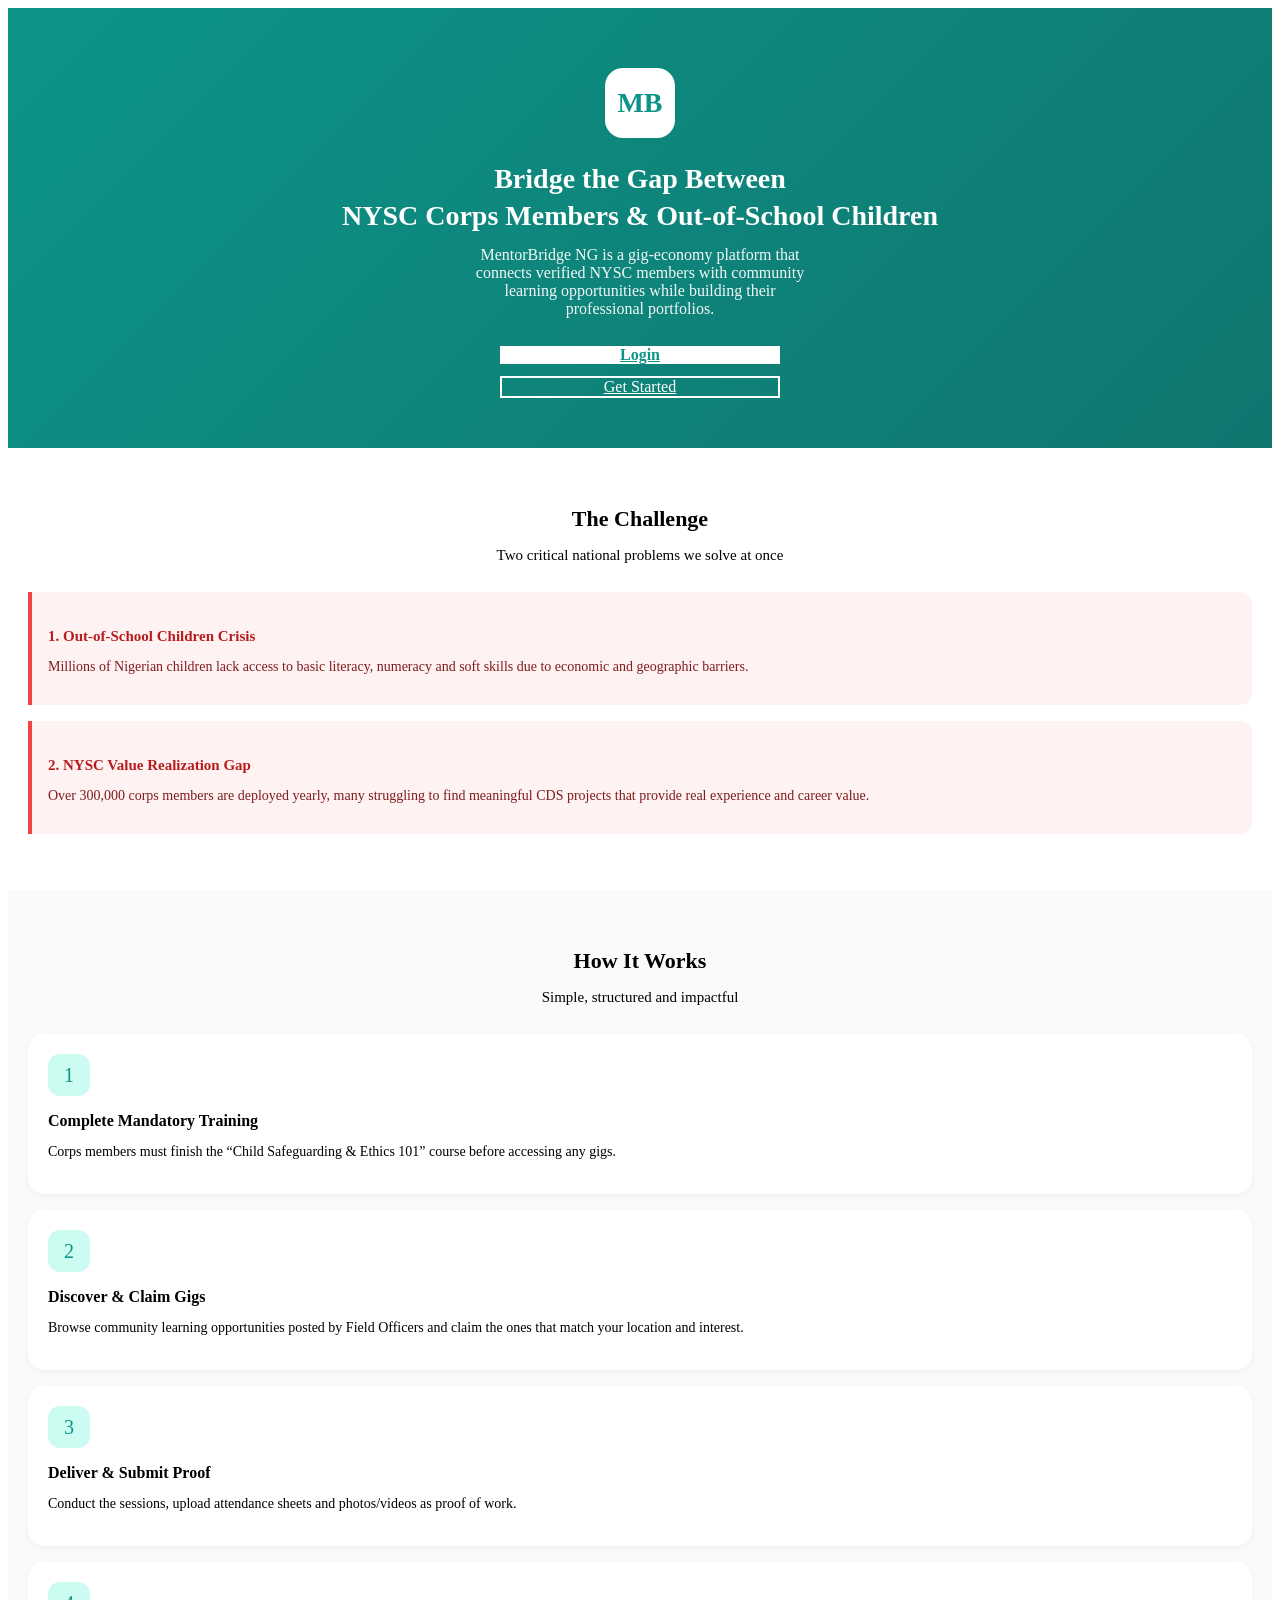
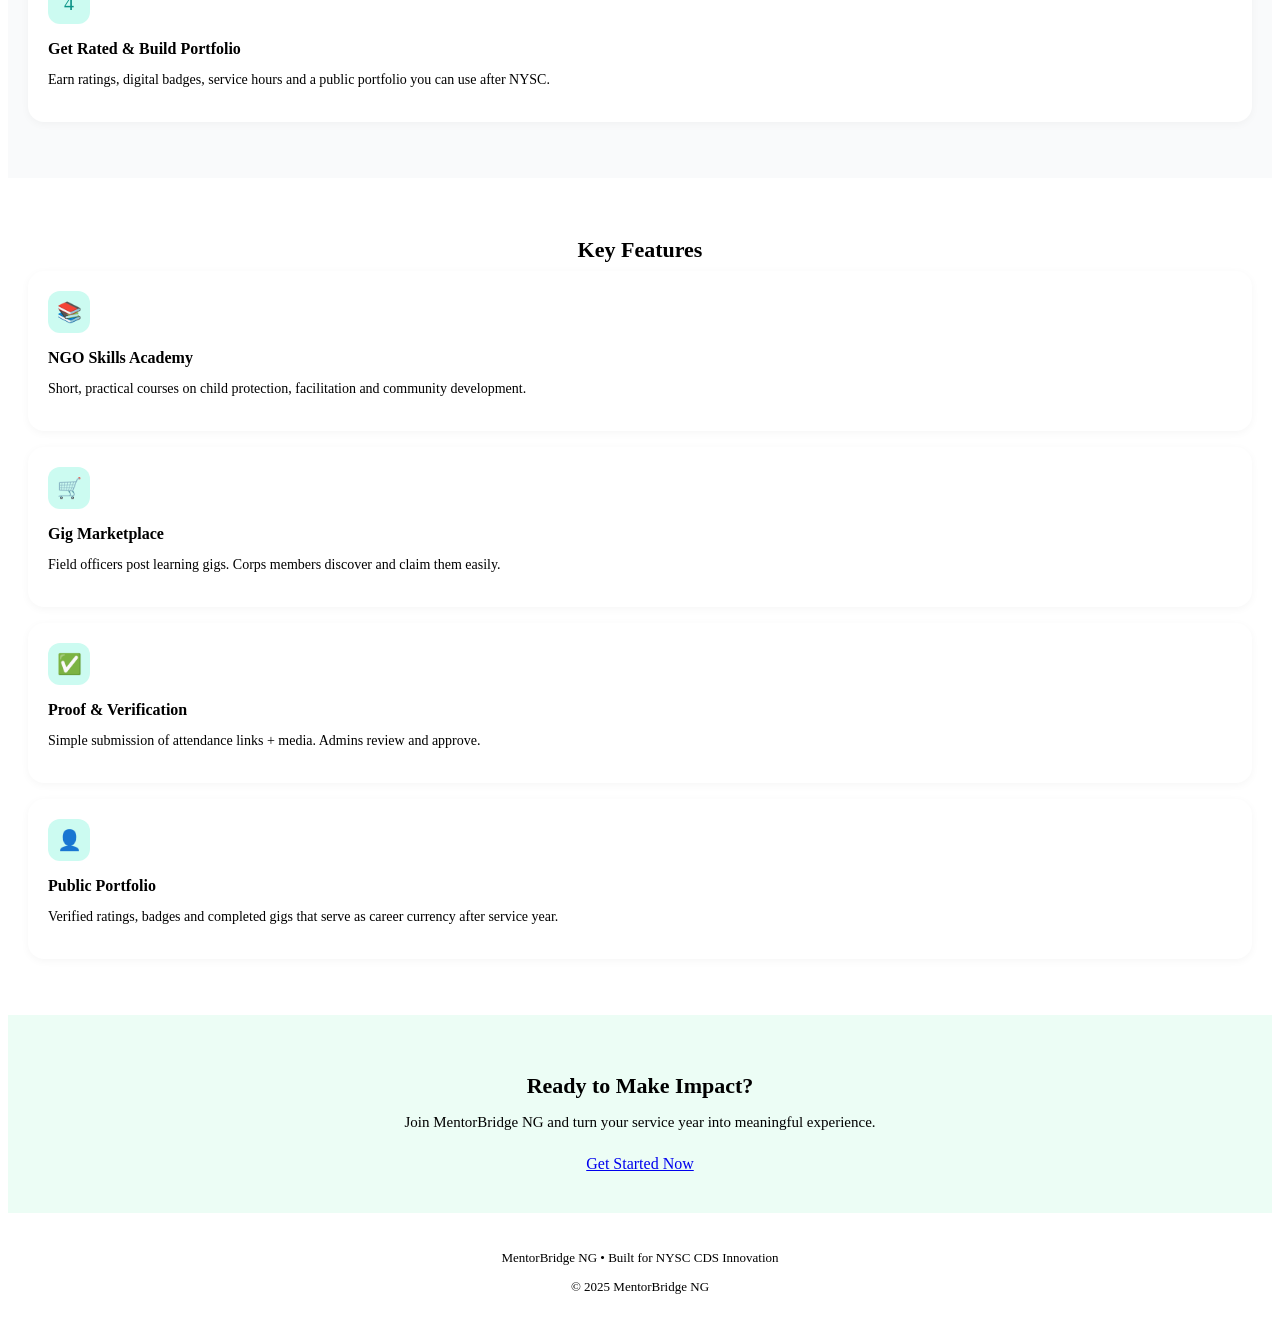
==== index.html @ 5f18b013 "Add files via upload" ====
<!DOCTYPE html>
<html lang="en">
<head>
  <meta charset="UTF-8" />
  <meta name="viewport" content="width=device-width, initial-scale=1.0" />
  <title>MentorBridge NG – Home</title>
  <link rel="stylesheet" href="css/style.css" />
  <style>
    /* ===== LANDING PAGE EXTRA STYLES ===== */
    .hero {
      background: linear-gradient(135deg, #0d9488 0%, #0f766e 100%);
      color: white;
      padding: 60px 20px 50px;
      text-align: center;
    }

    .hero-logo {
      width: 70px;
      height: 70px;
      background: white;
      color: #0d9488;
      border-radius: 18px;
      display: flex;
      align-items: center;
      justify-content: center;
      font-size: 28px;
      font-weight: bold;
      margin: 0 auto 20px;
    }

    .hero h1 {
      font-size: 28px;
      line-height: 1.3;
      margin-bottom: 12px;
    }

    .hero p {
      font-size: 16px;
      opacity: 0.95;
      max-width: 340px;
      margin: 0 auto 28px;
    }

    .hero-buttons {
      display: flex;
      flex-direction: column;
      gap: 12px;
      max-width: 280px;
      margin: 0 auto;
    }

    .btn-white {
      background: white;
      color: #0d9488;
      font-weight: 600;
    }

    .btn-outline-white {
      background: transparent;
      border: 2px solid white;
      color: white;
    }

    .section {
      padding: 40px 20px;
    }

    .section-title {
      font-size: 22px;
      font-weight: 700;
      margin-bottom: 8px;
      text-align: center;
    }

    .section-subtitle {
      text-align: center;
      color: var(--gray-500);
      margin-bottom: 28px;
      font-size: 15px;
    }

    .feature-card {
      background: white;
      border-radius: 16px;
      padding: 20px;
      margin-bottom: 16px;
      border: 1px solid var(--gray-100);
      box-shadow: 0 2px 8px rgba(0,0,0,0.04);
    }

    .feature-icon {
      width: 42px;
      height: 42px;
      background: #ccfbf1;
      color: #0d9488;
      border-radius: 12px;
      display: flex;
      align-items: center;
      justify-content: center;
      font-size: 20px;
      margin-bottom: 12px;
    }

    .feature-card h3 {
      font-size: 16px;
      margin-bottom: 6px;
    }

    .feature-card p {
      font-size: 14px;
      color: var(--gray-500);
    }

    .problem-box {
      background: #fef2f2;
      border-left: 4px solid #ef4444;
      padding: 16px;
      border-radius: 0 12px 12px 0;
      margin-bottom: 16px;
    }

    .problem-box h4 {
      color: #b91c1c;
      font-size: 15px;
      margin-bottom: 4px;
    }

    .problem-box p {
      font-size: 14px;
      color: #7f1d1d;
    }

    .cta-section {
      background: #ecfdf5;
      text-align: center;
      padding: 40px 20px;
    }

    .footer {
      text-align: center;
      padding: 24px 20px;
      font-size: 13px;
      color: var(--gray-500);
      border-top: 1px solid var(--gray-100);
    }
  </style>
</head>
<body>
  <div class="container">

    <!-- ===== HERO SECTION ===== -->
    <section class="hero">
      <div class="hero-logo">MB</div>
      <h1>Bridge the Gap Between<br>NYSC Corps Members & Out-of-School Children</h1>
      <p>
        MentorBridge NG is a gig-economy platform that connects verified NYSC members with community learning opportunities while building their professional portfolios.
      </p>

      <div class="hero-buttons">
        <a href="login.html" class="btn btn-white">Login</a>
        <a href="login.html" class="btn btn-outline-white">Get Started</a>
      </div>
    </section>

    <!-- ===== THE PROBLEM ===== -->
    <section class="section">
      <h2 class="section-title">The Challenge</h2>
      <p class="section-subtitle">Two critical national problems we solve at once</p>

      <div class="problem-box">
        <h4>1. Out-of-School Children Crisis</h4>
        <p>Millions of Nigerian children lack access to basic literacy, numeracy and soft skills due to economic and geographic barriers.</p>
      </div>

      <div class="problem-box">
        <h4>2. NYSC Value Realization Gap</h4>
        <p>Over 300,000 corps members are deployed yearly, many struggling to find meaningful CDS projects that provide real experience and career value.</p>
      </div>
    </section>

    <!-- ===== HOW IT WORKS ===== -->
    <section class="section" style="background: #f9fafb;">
      <h2 class="section-title">How It Works</h2>
      <p class="section-subtitle">Simple, structured and impactful</p>

      <div class="feature-card">
        <div class="feature-icon">1</div>
        <h3>Complete Mandatory Training</h3>
        <p>Corps members must finish the “Child Safeguarding & Ethics 101” course before accessing any gigs.</p>
      </div>

      <div class="feature-card">
        <div class="feature-icon">2</div>
        <h3>Discover & Claim Gigs</h3>
        <p>Browse community learning opportunities posted by Field Officers and claim the ones that match your location and interest.</p>
      </div>

      <div class="feature-card">
        <div class="feature-icon">3</div>
        <h3>Deliver & Submit Proof</h3>
        <p>Conduct the sessions, upload attendance sheets and photos/videos as proof of work.</p>
      </div>

      <div class="feature-card">
        <div class="feature-icon">4</div>
        <h3>Get Rated & Build Portfolio</h3>
        <p>Earn ratings, digital badges, service hours and a public portfolio you can use after NYSC.</p>
      </div>
    </section>

    <!-- ===== KEY FEATURES ===== -->
    <section class="section">
      <h2 class="section-title">Key Features</h2>

      <div class="feature-card">
        <div class="feature-icon">📚</div>
        <h3>NGO Skills Academy</h3>
        <p>Short, practical courses on child protection, facilitation and community development.</p>
      </div>

      <div class="feature-card">
        <div class="feature-icon">🛒</div>
        <h3>Gig Marketplace</h3>
        <p>Field officers post learning gigs. Corps members discover and claim them easily.</p>
      </div>

      <div class="feature-card">
        <div class="feature-icon">✅</div>
        <h3>Proof & Verification</h3>
        <p>Simple submission of attendance links + media. Admins review and approve.</p>
      </div>

      <div class="feature-card">
        <div class="feature-icon">👤</div>
        <h3>Public Portfolio</h3>
        <p>Verified ratings, badges and completed gigs that serve as career currency after service year.</p>
      </div>
    </section>

    <!-- ===== CALL TO ACTION ===== -->
    <section class="cta-section">
      <h2 class="section-title">Ready to Make Impact?</h2>
      <p class="section-subtitle" style="margin-bottom: 24px;">
        Join MentorBridge NG and turn your service year into meaningful experience.
      </p>
      <a href="login.html" class="btn btn-primary" style="max-width: 260px; margin: 0 auto;">
        Get Started Now
      </a>
    </section>

    <!-- ===== FOOTER ===== -->
    <footer class="footer">
      <p>MentorBridge NG • Built for NYSC CDS Innovation</p>
      <p style="margin-top: 6px;">© 2025 MentorBridge NG</p>
    </footer>

  </div>
</body>
</html>
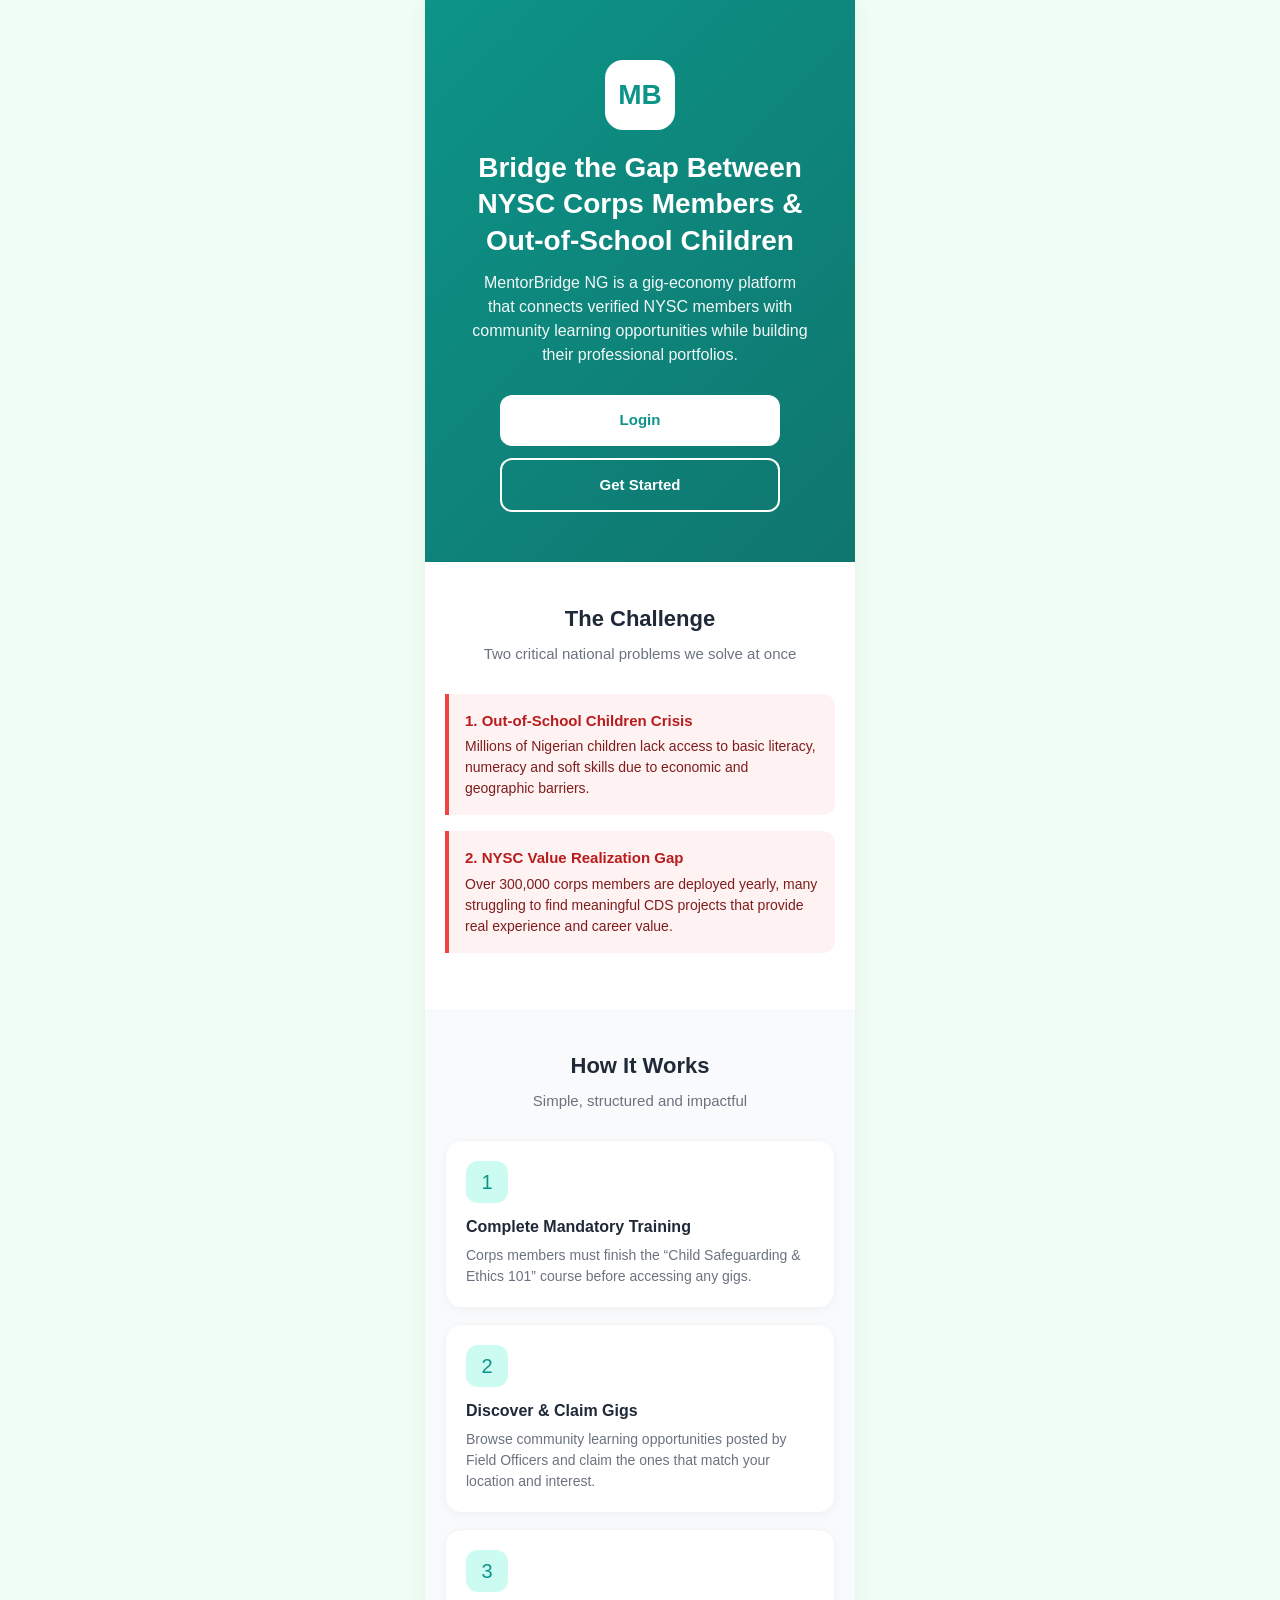
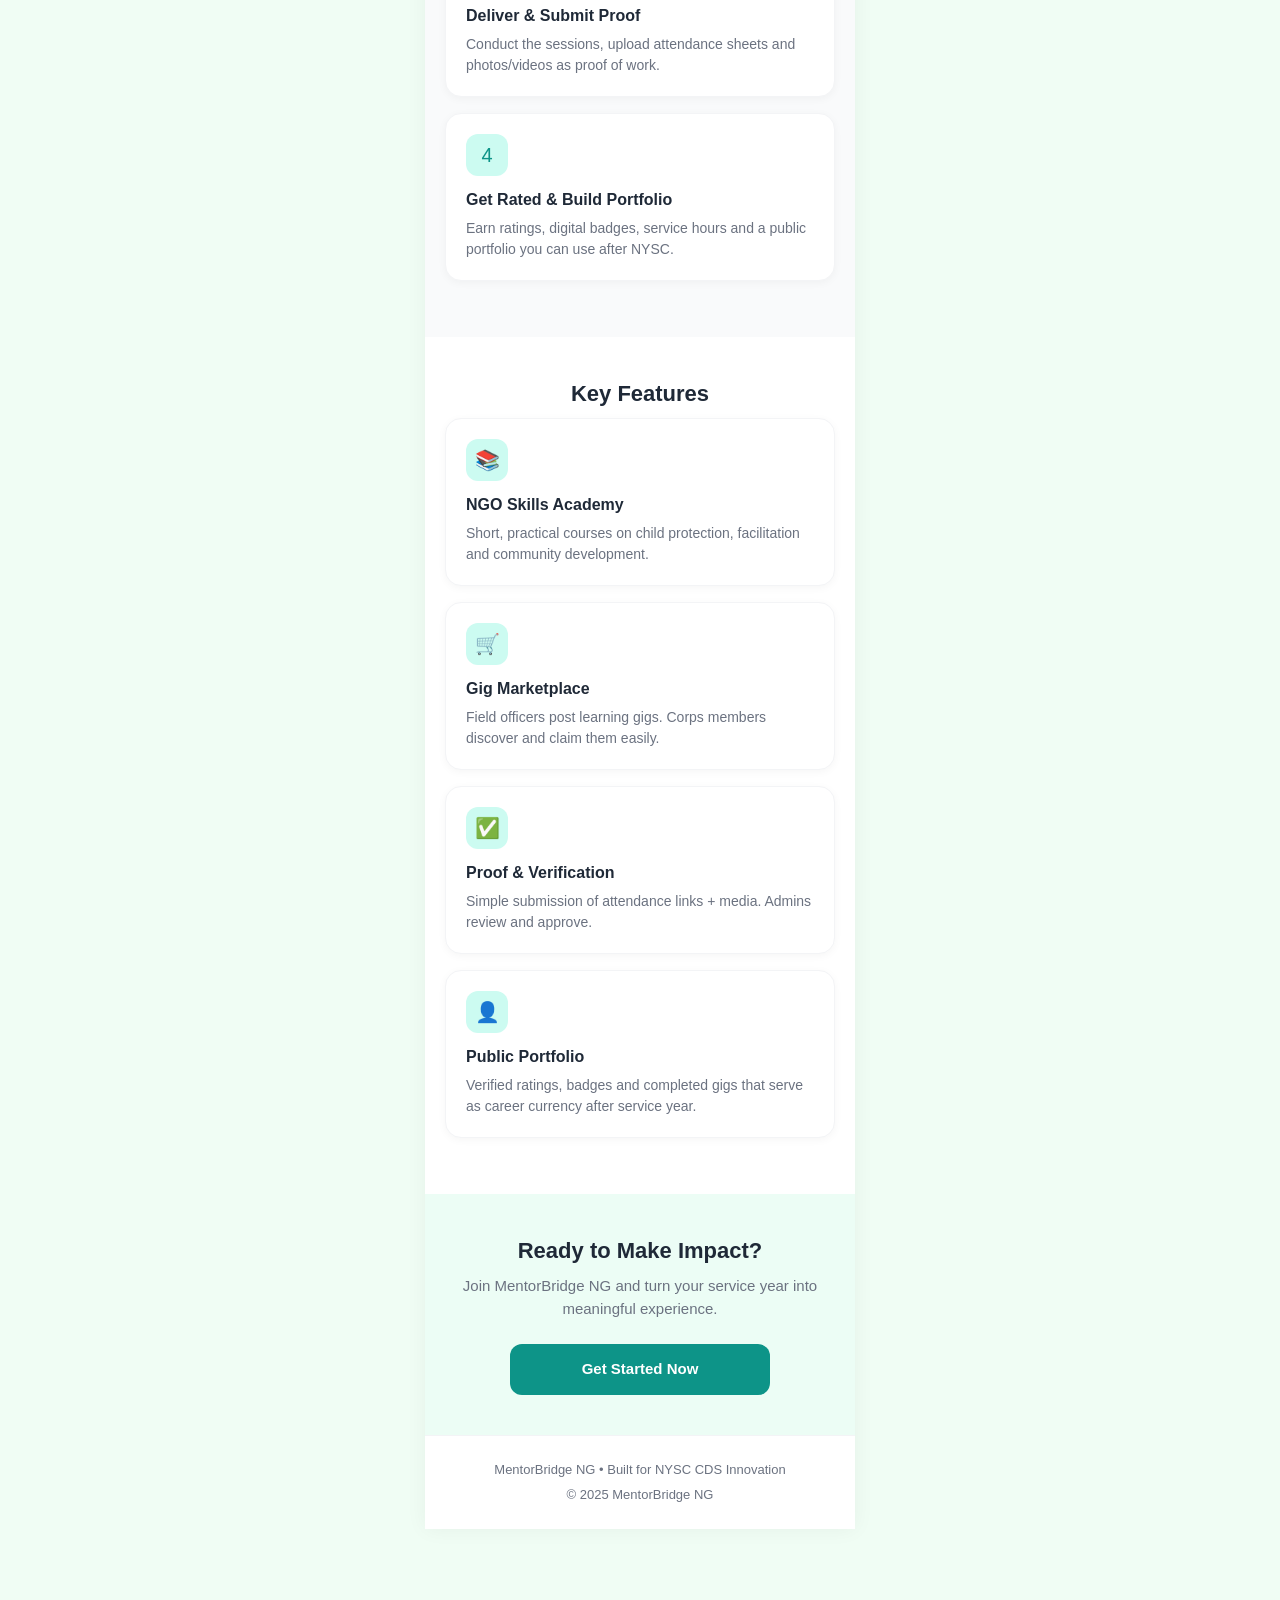
==== commit b764c6ac: "Update stylesheet link in index.html" ====
--- a/index.html
+++ b/index.html
@@ -4,7 +4,7 @@
   <meta charset="UTF-8" />
   <meta name="viewport" content="width=device-width, initial-scale=1.0" />
   <title>MentorBridge NG – Home</title>
-  <link rel="stylesheet" href="css/style.css" />
+  <link rel="stylesheet" href="style.css" />
   <style>
     /* ===== LANDING PAGE EXTRA STYLES ===== */
     .hero {
@@ -256,4 +256,4 @@
 
   </div>
 </body>
-</html>+</html>
--- a/style.css
+++ b/style.css
@@ -0,0 +1,275 @@
+/* ===== RESET & BASE ===== */
+* {
+  margin: 0;
+  padding: 0;
+  box-sizing: border-box;
+}
+
+body {
+  font-family: -apple-system, BlinkMacSystemFont, "Segoe UI", Roboto, Helvetica, Arial, sans-serif;
+  background: #f0fdf4;
+  color: #1f2937;
+  line-height: 1.5;
+  min-height: 100vh;
+  padding-bottom: 85px; /* Space for bottom navigation */
+  margin: 0;
+}
+
+/* ===== COLORS ===== */
+:root {
+  --primary: #0d9488;
+  --primary-dark: #0f766e;
+  --primary-light: #ccfbf1;
+  --success: #10b981;
+  --gray-50: #f9fafb;
+  --gray-100: #f3f4f6;
+  --gray-200: #e5e7eb;
+  --gray-500: #6b7280;
+  --gray-600: #4b5563;
+  --gray-700: #374151;
+  --gray-900: #111827;
+}
+
+/* ===== LAYOUT ===== */
+.container {
+  max-width: 430px;
+  margin: 0 auto;
+  background: white;
+  min-height: 100vh;
+  position: relative;
+  box-shadow: 0 0 20px rgba(0, 0, 0, 0.05);
+}
+
+.page {
+  padding: 20px 16px 30px;
+}
+
+/* ===== HEADER ===== */
+.header {
+  display: flex;
+  align-items: center;
+  justify-content: space-between;
+  padding: 16px;
+  background: white;
+  border-bottom: 1px solid var(--gray-100);
+  position: sticky;
+  top: 0;
+  z-index: 50;
+}
+
+.header h1 {
+  font-size: 18px;
+  font-weight: 600;
+}
+
+.back-btn {
+  background: none;
+  border: none;
+  font-size: 22px;
+  cursor: pointer;
+  color: var(--gray-700);
+  padding: 4px 8px;
+}
+
+/* ===== BUTTONS ===== */
+.btn {
+  display: inline-flex;
+  align-items: center;
+  justify-content: center;
+  gap: 8px;
+  padding: 14px 20px;
+  border-radius: 12px;
+  font-size: 15px;
+  font-weight: 600;
+  border: none;
+  cursor: pointer;
+  transition: all 0.2s;
+  text-decoration: none;
+  width: 100%;
+}
+
+.btn-primary {
+  background: var(--primary);
+  color: white;
+}
+
+.btn-primary:hover {
+  background: var(--primary-dark);
+}
+
+.btn-outline {
+  background: white;
+  border: 2px solid var(--primary);
+  color: var(--primary);
+}
+
+.btn-sm {
+  padding: 8px 14px;
+  font-size: 13px;
+  width: auto;
+}
+
+/* ===== CARDS ===== */
+.card {
+  background: white;
+  border-radius: 16px;
+  padding: 16px;
+  margin-bottom: 16px;
+  border: 1px solid var(--gray-100);
+  box-shadow: 0 2px 8px rgba(0, 0, 0, 0.04);
+}
+
+.card-title {
+  font-size: 16px;
+  font-weight: 600;
+  margin-bottom: 4px;
+}
+
+.card-meta {
+  font-size: 13px;
+  color: var(--gray-500);
+  display: flex;
+  flex-wrap: wrap;
+  gap: 12px;
+  margin: 8px 0;
+}
+
+/* ===== BADGES / STATUS ===== */
+.badge {
+  display: inline-flex;
+  align-items: center;
+  gap: 4px;
+  padding: 4px 10px;
+  border-radius: 20px;
+  font-size: 12px;
+  font-weight: 600;
+}
+
+.badge-green,
+.badge-open {
+  background: #d1fae5;
+  color: #065f46;
+}
+
+.badge-blue,
+.badge-progress {
+  background: #dbeafe;
+  color: #1e40af;
+}
+
+.badge-completed {
+  background: #e0e7ff;
+  color: #3730a3;
+}
+
+.badge-gray,
+.badge-closed {
+  background: var(--gray-100);
+  color: var(--gray-700);
+}
+
+/* ===== FORMS ===== */
+.form-group {
+  margin-bottom: 16px;
+}
+
+.form-group label {
+  display: block;
+  font-size: 14px;
+  font-weight: 500;
+  margin-bottom: 6px;
+  color: var(--gray-700);
+}
+
+.form-group input,
+.form-group select,
+.form-group textarea {
+  width: 100%;
+  padding: 12px 14px;
+  border: 1px solid var(--gray-200);
+  border-radius: 10px;
+  font-size: 15px;
+  outline: none;
+  background: white;
+}
+
+.form-group input:focus,
+.form-group select:focus,
+.form-group textarea:focus {
+  border-color: var(--primary);
+}
+
+/* ===== BOTTOM NAVIGATION (Fixed) ===== */
+.bottom-nav {
+  position: fixed;
+  bottom: 0;
+  left: 0;
+  right: 0;
+  width: 100%;
+  max-width: 430px;
+  margin: 0 auto;
+  background: white;
+  border-top: 1px solid #e5e7eb;
+  display: flex;
+  justify-content: space-around;
+  align-items: center;
+  padding: 8px 0 calc(10px + env(safe-area-inset-bottom));
+  z-index: 1000;
+  box-shadow: 0 -2px 10px rgba(0, 0, 0, 0.05);
+}
+
+.nav-item {
+  display: flex;
+  flex-direction: column;
+  align-items: center;
+  justify-content: center;
+  gap: 3px;
+  text-decoration: none;
+  color: #6b7280;
+  font-size: 11px;
+  font-weight: 500;
+  padding: 6px 8px;
+  border-radius: 12px;
+  min-width: 58px;
+  transition: all 0.2s ease;
+}
+
+.nav-item span {
+  font-size: 20px;
+  line-height: 1;
+}
+
+.nav-item.active {
+  color: #0d9488;
+}
+
+.nav-item.active span {
+  transform: scale(1.08);
+}
+
+/* ===== UTILITY ===== */
+.text-center { text-align: center; }
+.mt-2 { margin-top: 8px; }
+.mt-4 { margin-top: 16px; }
+.mb-4 { margin-bottom: 16px; }
+.flex { display: flex; }
+.items-center { align-items: center; }
+.justify-between { justify-content: space-between; }
+.gap-2 { gap: 8px; }
+.gap-3 { gap: 12px; }
+
+.empty-state {
+  text-align: center;
+  padding: 60px 20px;
+}
+
+.empty-state h3 {
+  font-size: 18px;
+  margin-bottom: 8px;
+}
+
+.empty-state p {
+  color: var(--gray-500);
+  font-size: 14px;
+  margin-bottom: 24px;
+}
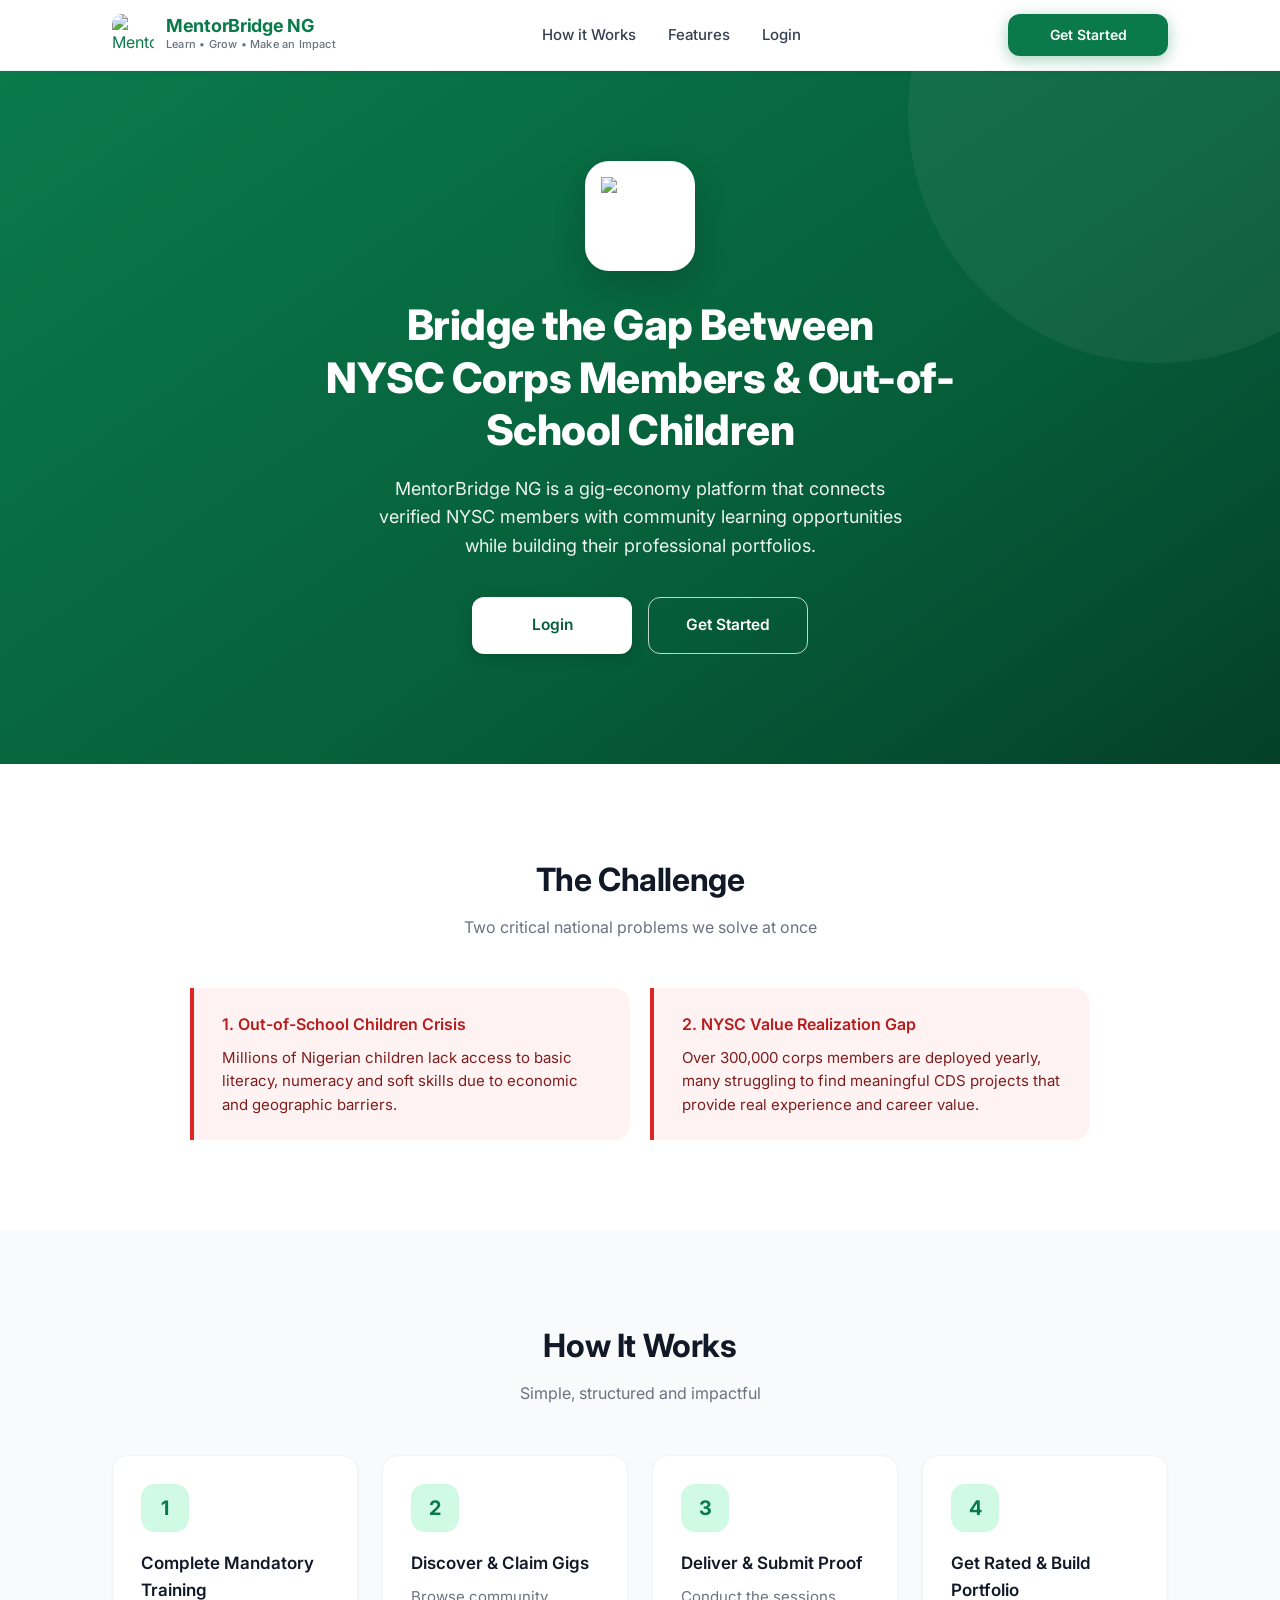
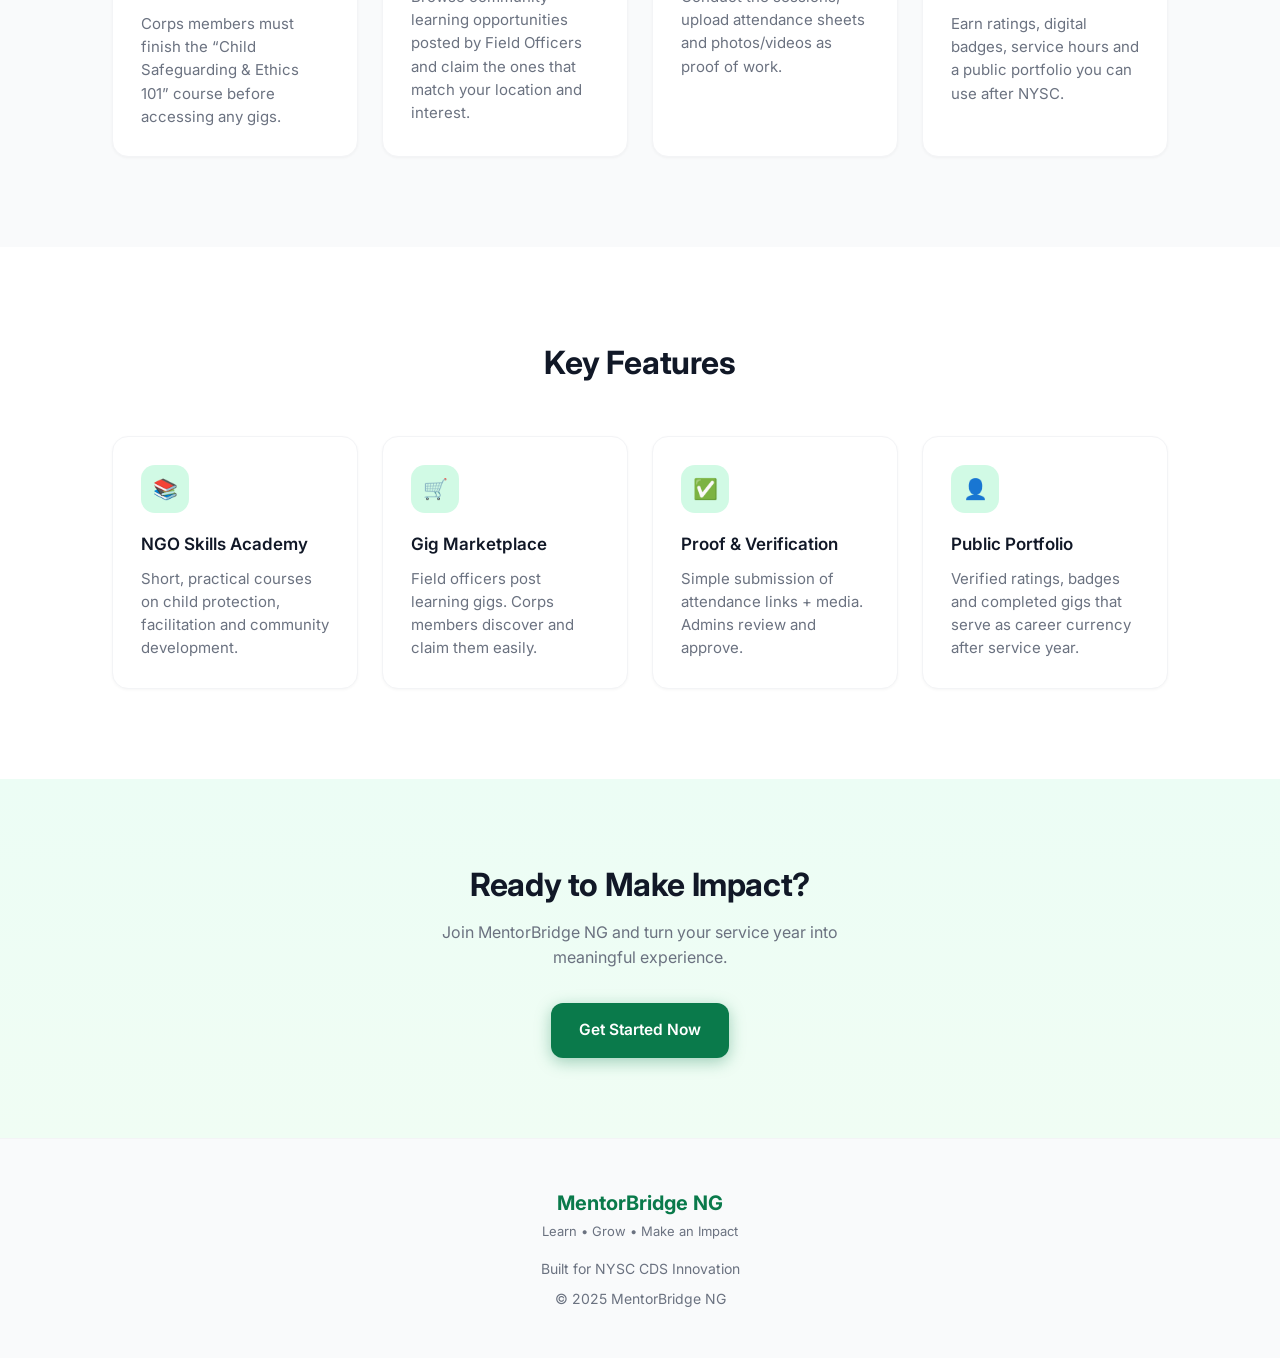
==== commit 133aef65: "Update index.html" ====
--- a/index.html
+++ b/index.html
@@ -4,256 +4,624 @@
   <meta charset="UTF-8" />
   <meta name="viewport" content="width=device-width, initial-scale=1.0" />
   <title>MentorBridge NG – Home</title>
-  <link rel="stylesheet" href="style.css" />
+  
+  <link rel="preconnect" href="https://fonts.googleapis.com">
+  <link rel="preconnect" href="https://fonts.gstatic.com" crossorigin>
+  <link href="https://fonts.googleapis.com/css2?family=Inter:wght@400;500;600;700;800&display=swap" rel="stylesheet">
+
   <style>
-    /* ===== LANDING PAGE EXTRA STYLES ===== */
+    :root {
+      --primary: #0A7A4B;
+      --primary-dark: #065F3A;
+      --primary-light: #D1FAE5;
+      --primary-soft: #ECFDF5;
+      --gray-50: #f9fafb;
+      --gray-100: #f3f4f6;
+      --gray-200: #e5e7eb;
+      --gray-500: #6b7280;
+      --gray-700: #374151;
+      --gray-900: #111827;
+      --red-50: #fef2f2;
+      --red-600: #dc2626;
+      --radius: 16px;
+      --shadow-sm: 0 1px 3px rgba(0,0,0,0.04);
+      --shadow: 0 4px 20px rgba(0,0,0,0.06);
+    }
+
+    * {
+      margin: 0;
+      padding: 0;
+      box-sizing: border-box;
+    }
+
+    body {
+      font-family: 'Inter', -apple-system, BlinkMacSystemFont, sans-serif;
+      background: #ffffff;
+      color: var(--gray-900);
+      line-height: 1.6;
+      -webkit-font-smoothing: antialiased;
+    }
+
+    .container {
+      width: 100%;
+      max-width: 1120px;
+      margin: 0 auto;
+      padding: 0 20px;
+    }
+
+    /* ===== HEADER ===== */
+    .header {
+      background: white;
+      border-bottom: 1px solid var(--gray-100);
+      position: sticky;
+      top: 0;
+      z-index: 100;
+      box-shadow: 0 1px 8px rgba(0,0,0,0.03);
+    }
+
+    .header-inner {
+      display: flex;
+      align-items: center;
+      justify-content: space-between;
+      height: 70px;
+    }
+
+    .logo-link {
+      display: flex;
+      align-items: center;
+      gap: 12px;
+      text-decoration: none;
+      color: var(--primary);
+    }
+
+    .logo-icon {
+      width: 42px;
+      height: 42px;
+      border-radius: 10px;
+      overflow: hidden;
+    }
+
+    .logo-icon img {
+      width: 100%;
+      height: 100%;
+      object-fit: contain;
+    }
+
+    .logo-text {
+      display: flex;
+      flex-direction: column;
+    }
+
+    .logo-text strong {
+      font-size: 18px;
+      font-weight: 700;
+      letter-spacing: -0.3px;
+      color: var(--primary);
+      line-height: 1.1;
+    }
+
+    .logo-text span {
+      font-size: 11px;
+      color: var(--gray-500);
+      font-weight: 500;
+      letter-spacing: 0.2px;
+    }
+
+    .nav-links {
+      display: none;
+      align-items: center;
+      gap: 32px;
+    }
+
+    .nav-links a {
+      text-decoration: none;
+      color: var(--gray-700);
+      font-size: 15px;
+      font-weight: 500;
+      transition: color 0.2s;
+    }
+
+    .nav-links a:hover {
+      color: var(--primary);
+    }
+
+    .header-cta {
+      display: none;
+    }
+
+    /* ===== HERO ===== */
     .hero {
-      background: linear-gradient(135deg, #0d9488 0%, #0f766e 100%);
+      background: linear-gradient(145deg, #0A7A4B 0%, #065F3A 60%, #04402A 100%);
       color: white;
-      padding: 60px 20px 50px;
+      padding: 64px 0 80px;
+      position: relative;
+      overflow: hidden;
+    }
+
+    .hero::before {
+      content: '';
+      position: absolute;
+      top: -30%;
+      right: -10%;
+      width: 500px;
+      height: 500px;
+      background: rgba(255,255,255,0.05);
+      border-radius: 50%;
+    }
+
+    .hero-inner {
+      max-width: 720px;
+      margin: 0 auto;
       text-align: center;
+      position: relative;
+      z-index: 2;
     }
 
     .hero-logo {
-      width: 70px;
-      height: 70px;
+      width: 100px;
+      height: 100px;
       background: white;
-      color: #0d9488;
-      border-radius: 18px;
+      border-radius: 24px;
       display: flex;
       align-items: center;
       justify-content: center;
-      font-size: 28px;
-      font-weight: bold;
-      margin: 0 auto 20px;
+      margin: 0 auto 28px;
+      box-shadow: 0 12px 32px rgba(0,0,0,0.18);
+      padding: 16px;
+    }
+
+    .hero-logo img {
+      width: 100%;
+      height: 100%;
+      object-fit: contain;
     }
 
     .hero h1 {
-      font-size: 28px;
-      line-height: 1.3;
-      margin-bottom: 12px;
+      font-size: 30px;
+      font-weight: 800;
+      line-height: 1.25;
+      letter-spacing: -0.5px;
+      margin-bottom: 18px;
     }
 
     .hero p {
-      font-size: 16px;
-      opacity: 0.95;
-      max-width: 340px;
-      margin: 0 auto 28px;
+      font-size: 17px;
+      opacity: 0.93;
+      max-width: 540px;
+      margin: 0 auto 36px;
+      line-height: 1.6;
     }
 
     .hero-buttons {
       display: flex;
       flex-direction: column;
-      gap: 12px;
-      max-width: 280px;
+      gap: 14px;
+      max-width: 300px;
       margin: 0 auto;
+    }
+
+    .btn {
+      display: inline-flex;
+      align-items: center;
+      justify-content: center;
+      padding: 15px 28px;
+      border-radius: 12px;
+      font-size: 15.5px;
+      font-weight: 600;
+      text-decoration: none;
+      transition: all 0.2s ease;
+      border: none;
+      cursor: pointer;
     }
 
     .btn-white {
       background: white;
-      color: #0d9488;
-      font-weight: 600;
+      color: var(--primary-dark);
+      box-shadow: 0 4px 16px rgba(0,0,0,0.12);
+    }
+
+    .btn-white:hover {
+      transform: translateY(-2px);
+      box-shadow: 0 8px 24px rgba(0,0,0,0.16);
     }
 
     .btn-outline-white {
       background: transparent;
-      border: 2px solid white;
+      border: 1.5px solid rgba(255,255,255,0.75);
       color: white;
     }
 
+    .btn-outline-white:hover {
+      background: rgba(255,255,255,0.12);
+      border-color: white;
+    }
+
+    .btn-primary {
+      background: var(--primary);
+      color: white;
+      box-shadow: 0 4px 16px rgba(10, 122, 75, 0.35);
+    }
+
+    .btn-primary:hover {
+      background: var(--primary-dark);
+      transform: translateY(-2px);
+    }
+
+    /* ===== SECTIONS ===== */
     .section {
-      padding: 40px 20px;
+      padding: 72px 0;
+    }
+
+    .section-header {
+      text-align: center;
+      max-width: 600px;
+      margin: 0 auto 48px;
     }
 
     .section-title {
-      font-size: 22px;
+      font-size: 28px;
       font-weight: 700;
+      letter-spacing: -0.4px;
+      margin-bottom: 10px;
+    }
+
+    .section-subtitle {
+      color: var(--gray-500);
+      font-size: 16px;
+    }
+
+    .problem-grid {
+      display: grid;
+      gap: 20px;
+      max-width: 900px;
+      margin: 0 auto;
+    }
+
+    .problem-box {
+      background: var(--red-50);
+      border-left: 4px solid var(--red-600);
+      padding: 24px 28px;
+      border-radius: 0 16px 16px 0;
+    }
+
+    .problem-box h4 {
+      color: #b91c1c;
+      font-size: 16px;
+      font-weight: 600;
       margin-bottom: 8px;
-      text-align: center;
-    }
-
-    .section-subtitle {
-      text-align: center;
-      color: var(--gray-500);
-      margin-bottom: 28px;
+    }
+
+    .problem-box p {
       font-size: 15px;
+      color: #7f1d1d;
+      line-height: 1.55;
+    }
+
+    .features-grid {
+      display: grid;
+      gap: 24px;
     }
 
     .feature-card {
       background: white;
-      border-radius: 16px;
-      padding: 20px;
-      margin-bottom: 16px;
+      border-radius: var(--radius);
+      padding: 28px;
       border: 1px solid var(--gray-100);
-      box-shadow: 0 2px 8px rgba(0,0,0,0.04);
+      box-shadow: var(--shadow-sm);
+      transition: all 0.25s ease;
+    }
+
+    .feature-card:hover {
+      box-shadow: var(--shadow);
+      transform: translateY(-4px);
     }
 
     .feature-icon {
-      width: 42px;
-      height: 42px;
-      background: #ccfbf1;
-      color: #0d9488;
-      border-radius: 12px;
+      width: 48px;
+      height: 48px;
+      background: var(--primary-light);
+      color: var(--primary);
+      border-radius: 14px;
       display: flex;
       align-items: center;
       justify-content: center;
       font-size: 20px;
-      margin-bottom: 12px;
+      font-weight: 700;
+      margin-bottom: 18px;
     }
 
     .feature-card h3 {
-      font-size: 16px;
-      margin-bottom: 6px;
+      font-size: 17px;
+      font-weight: 600;
+      margin-bottom: 8px;
     }
 
     .feature-card p {
+      font-size: 15px;
+      color: var(--gray-500);
+      line-height: 1.55;
+    }
+
+    .cta-section {
+      background: linear-gradient(180deg, #ECFDF5 0%, #F0FDF4 100%);
+      text-align: center;
+      padding: 80px 0;
+    }
+
+    .footer {
+      text-align: center;
+      padding: 48px 0;
       font-size: 14px;
       color: var(--gray-500);
-    }
-
-    .problem-box {
-      background: #fef2f2;
-      border-left: 4px solid #ef4444;
-      padding: 16px;
-      border-radius: 0 12px 12px 0;
+      border-top: 1px solid var(--gray-100);
+      background: var(--gray-50);
+    }
+
+    .footer-logo {
+      display: flex;
+      flex-direction: column;
+      align-items: center;
       margin-bottom: 16px;
     }
 
-    .problem-box h4 {
-      color: #b91c1c;
-      font-size: 15px;
-      margin-bottom: 4px;
-    }
-
-    .problem-box p {
-      font-size: 14px;
-      color: #7f1d1d;
-    }
-
-    .cta-section {
-      background: #ecfdf5;
-      text-align: center;
-      padding: 40px 20px;
-    }
-
-    .footer {
-      text-align: center;
-      padding: 24px 20px;
+    .footer-logo strong {
+      font-size: 20px;
+      color: var(--primary);
+      font-weight: 700;
+    }
+
+    .footer-logo span {
       font-size: 13px;
       color: var(--gray-500);
-      border-top: 1px solid var(--gray-100);
+      margin-top: 2px;
+    }
+
+    .bg-light {
+      background: var(--gray-50);
+    }
+
+    /* ===== RESPONSIVE ===== */
+    @media (min-width: 640px) {
+      .hero-buttons {
+        flex-direction: row;
+        justify-content: center;
+        max-width: none;
+        gap: 16px;
+      }
+
+      .btn {
+        min-width: 160px;
+      }
+
+      .problem-grid {
+        grid-template-columns: 1fr 1fr;
+      }
+
+      .features-grid {
+        grid-template-columns: 1fr 1fr;
+      }
+    }
+
+    @media (min-width: 768px) {
+      .nav-links {
+        display: flex;
+      }
+
+      .header-cta {
+        display: block;
+      }
+
+      .header-cta .btn {
+        padding: 10px 20px;
+        font-size: 14px;
+      }
+    }
+
+    @media (min-width: 900px) {
+      .hero {
+        padding: 90px 0 110px;
+      }
+
+      .hero h1 {
+        font-size: 42px;
+      }
+
+      .hero p {
+        font-size: 18px;
+      }
+
+      .hero-logo {
+        width: 110px;
+        height: 110px;
+      }
+
+      .section {
+        padding: 90px 0;
+      }
+
+      .section-title {
+        font-size: 32px;
+      }
+
+      .features-grid {
+        grid-template-columns: repeat(4, 1fr);
+      }
+    }
+
+    @media (min-width: 1024px) {
+      .container {
+        padding: 0 32px;
+      }
     }
   </style>
 </head>
 <body>
-  <div class="container">
-
-    <!-- ===== HERO SECTION ===== -->
-    <section class="hero">
-      <div class="hero-logo">MB</div>
-      <h1>Bridge the Gap Between<br>NYSC Corps Members & Out-of-School Children</h1>
-      <p>
-        MentorBridge NG is a gig-economy platform that connects verified NYSC members with community learning opportunities while building their professional portfolios.
-      </p>
-
-      <div class="hero-buttons">
-        <a href="login.html" class="btn btn-white">Login</a>
-        <a href="login.html" class="btn btn-outline-white">Get Started</a>
-      </div>
-    </section>
-
-    <!-- ===== THE PROBLEM ===== -->
-    <section class="section">
-      <h2 class="section-title">The Challenge</h2>
-      <p class="section-subtitle">Two critical national problems we solve at once</p>
-
-      <div class="problem-box">
-        <h4>1. Out-of-School Children Crisis</h4>
-        <p>Millions of Nigerian children lack access to basic literacy, numeracy and soft skills due to economic and geographic barriers.</p>
-      </div>
-
-      <div class="problem-box">
-        <h4>2. NYSC Value Realization Gap</h4>
-        <p>Over 300,000 corps members are deployed yearly, many struggling to find meaningful CDS projects that provide real experience and career value.</p>
-      </div>
-    </section>
-
-    <!-- ===== HOW IT WORKS ===== -->
-    <section class="section" style="background: #f9fafb;">
-      <h2 class="section-title">How It Works</h2>
-      <p class="section-subtitle">Simple, structured and impactful</p>
-
-      <div class="feature-card">
-        <div class="feature-icon">1</div>
-        <h3>Complete Mandatory Training</h3>
-        <p>Corps members must finish the “Child Safeguarding & Ethics 101” course before accessing any gigs.</p>
-      </div>
-
-      <div class="feature-card">
-        <div class="feature-icon">2</div>
-        <h3>Discover & Claim Gigs</h3>
-        <p>Browse community learning opportunities posted by Field Officers and claim the ones that match your location and interest.</p>
-      </div>
-
-      <div class="feature-card">
-        <div class="feature-icon">3</div>
-        <h3>Deliver & Submit Proof</h3>
-        <p>Conduct the sessions, upload attendance sheets and photos/videos as proof of work.</p>
-      </div>
-
-      <div class="feature-card">
-        <div class="feature-icon">4</div>
-        <h3>Get Rated & Build Portfolio</h3>
-        <p>Earn ratings, digital badges, service hours and a public portfolio you can use after NYSC.</p>
-      </div>
-    </section>
-
-    <!-- ===== KEY FEATURES ===== -->
-    <section class="section">
-      <h2 class="section-title">Key Features</h2>
-
-      <div class="feature-card">
-        <div class="feature-icon">📚</div>
-        <h3>NGO Skills Academy</h3>
-        <p>Short, practical courses on child protection, facilitation and community development.</p>
-      </div>
-
-      <div class="feature-card">
-        <div class="feature-icon">🛒</div>
-        <h3>Gig Marketplace</h3>
-        <p>Field officers post learning gigs. Corps members discover and claim them easily.</p>
-      </div>
-
-      <div class="feature-card">
-        <div class="feature-icon">✅</div>
-        <h3>Proof & Verification</h3>
-        <p>Simple submission of attendance links + media. Admins review and approve.</p>
-      </div>
-
-      <div class="feature-card">
-        <div class="feature-icon">👤</div>
-        <h3>Public Portfolio</h3>
-        <p>Verified ratings, badges and completed gigs that serve as career currency after service year.</p>
-      </div>
-    </section>
-
-    <!-- ===== CALL TO ACTION ===== -->
-    <section class="cta-section">
+
+  <!-- ===== HEADER ===== -->
+  <header class="header">
+    <div class="container">
+      <div class="header-inner">
+        <a href="index.html" class="logo-link">
+          <div class="logo-icon">
+            <img src="https://i.ibb.co/8nRZn2D5/IMG-20261008-WA0030.jpg" alt="MentorBridge NG">
+          </div>
+          <div class="logo-text">
+            <strong>MentorBridge NG</strong>
+            <span>Learn • Grow • Make an Impact</span>
+          </div>
+        </a>
+
+        <nav class="nav-links">
+          <a href="#how-it-works">How it Works</a>
+          <a href="#features">Features</a>
+          <a href="login.html">Login</a>
+        </nav>
+
+        <div class="header-cta">
+          <a href="login.html" class="btn btn-primary">Get Started</a>
+        </div>
+      </div>
+    </div>
+  </header>
+
+  <!-- ===== HERO ===== -->
+  <section class="hero">
+    <div class="container">
+      <div class="hero-inner">
+        <div class="hero-logo">
+          <img src="https://i.ibb.co/8nRZn2D5/IMG-20261008-WA0030.jpg" alt="MentorBridge NG Logo">
+        </div>
+        
+        <h1>Bridge the Gap Between<br>NYSC Corps Members & Out-of-School Children</h1>
+        <p>
+          MentorBridge NG is a gig-economy platform that connects verified NYSC members with community learning opportunities while building their professional portfolios.
+        </p>
+
+        <div class="hero-buttons">
+          <a href="login.html" class="btn btn-white">Login</a>
+          <a href="login.html" class="btn btn-outline-white">Get Started</a>
+        </div>
+      </div>
+    </div>
+  </section>
+
+  <!-- ===== THE PROBLEM ===== -->
+  <section class="section">
+    <div class="container">
+      <div class="section-header">
+        <h2 class="section-title">The Challenge</h2>
+        <p class="section-subtitle">Two critical national problems we solve at once</p>
+      </div>
+
+      <div class="problem-grid">
+        <div class="problem-box">
+          <h4>1. Out-of-School Children Crisis</h4>
+          <p>Millions of Nigerian children lack access to basic literacy, numeracy and soft skills due to economic and geographic barriers.</p>
+        </div>
+
+        <div class="problem-box">
+          <h4>2. NYSC Value Realization Gap</h4>
+          <p>Over 300,000 corps members are deployed yearly, many struggling to find meaningful CDS projects that provide real experience and career value.</p>
+        </div>
+      </div>
+    </div>
+  </section>
+
+  <!-- ===== HOW IT WORKS ===== -->
+  <section class="section bg-light" id="how-it-works">
+    <div class="container">
+      <div class="section-header">
+        <h2 class="section-title">How It Works</h2>
+        <p class="section-subtitle">Simple, structured and impactful</p>
+      </div>
+
+      <div class="features-grid">
+        <div class="feature-card">
+          <div class="feature-icon">1</div>
+          <h3>Complete Mandatory Training</h3>
+          <p>Corps members must finish the “Child Safeguarding & Ethics 101” course before accessing any gigs.</p>
+        </div>
+
+        <div class="feature-card">
+          <div class="feature-icon">2</div>
+          <h3>Discover & Claim Gigs</h3>
+          <p>Browse community learning opportunities posted by Field Officers and claim the ones that match your location and interest.</p>
+        </div>
+
+        <div class="feature-card">
+          <div class="feature-icon">3</div>
+          <h3>Deliver & Submit Proof</h3>
+          <p>Conduct the sessions, upload attendance sheets and photos/videos as proof of work.</p>
+        </div>
+
+        <div class="feature-card">
+          <div class="feature-icon">4</div>
+          <h3>Get Rated & Build Portfolio</h3>
+          <p>Earn ratings, digital badges, service hours and a public portfolio you can use after NYSC.</p>
+        </div>
+      </div>
+    </div>
+  </section>
+
+  <!-- ===== KEY FEATURES ===== -->
+  <section class="section" id="features">
+    <div class="container">
+      <div class="section-header">
+        <h2 class="section-title">Key Features</h2>
+      </div>
+
+      <div class="features-grid">
+        <div class="feature-card">
+          <div class="feature-icon">📚</div>
+          <h3>NGO Skills Academy</h3>
+          <p>Short, practical courses on child protection, facilitation and community development.</p>
+        </div>
+
+        <div class="feature-card">
+          <div class="feature-icon">🛒</div>
+          <h3>Gig Marketplace</h3>
+          <p>Field officers post learning gigs. Corps members discover and claim them easily.</p>
+        </div>
+
+        <div class="feature-card">
+          <div class="feature-icon">✅</div>
+          <h3>Proof & Verification</h3>
+          <p>Simple submission of attendance links + media. Admins review and approve.</p>
+        </div>
+
+        <div class="feature-card">
+          <div class="feature-icon">👤</div>
+          <h3>Public Portfolio</h3>
+          <p>Verified ratings, badges and completed gigs that serve as career currency after service year.</p>
+        </div>
+      </div>
+    </div>
+  </section>
+
+  <!-- ===== CTA ===== -->
+  <section class="cta-section">
+    <div class="container">
       <h2 class="section-title">Ready to Make Impact?</h2>
-      <p class="section-subtitle" style="margin-bottom: 24px;">
+      <p class="section-subtitle" style="margin-bottom: 32px; max-width: 480px; margin-left: auto; margin-right: auto;">
         Join MentorBridge NG and turn your service year into meaningful experience.
       </p>
-      <a href="login.html" class="btn btn-primary" style="max-width: 260px; margin: 0 auto;">
+      <a href="login.html" class="btn btn-primary">
         Get Started Now
       </a>
-    </section>
-
-    <!-- ===== FOOTER ===== -->
-    <footer class="footer">
-      <p>MentorBridge NG • Built for NYSC CDS Innovation</p>
-      <p style="margin-top: 6px;">© 2025 MentorBridge NG</p>
-    </footer>
-
-  </div>
+    </div>
+  </section>
+
+  <!-- ===== FOOTER ===== -->
+  <footer class="footer">
+    <div class="container">
+      <div class="footer-logo">
+        <strong>MentorBridge NG</strong>
+        <span>Learn • Grow • Make an Impact</span>
+      </div>
+      <p>Built for NYSC CDS Innovation</p>
+      <p style="margin-top: 8px;">© 2025 MentorBridge NG</p>
+    </div>
+  </footer>
+
 </body>
 </html>
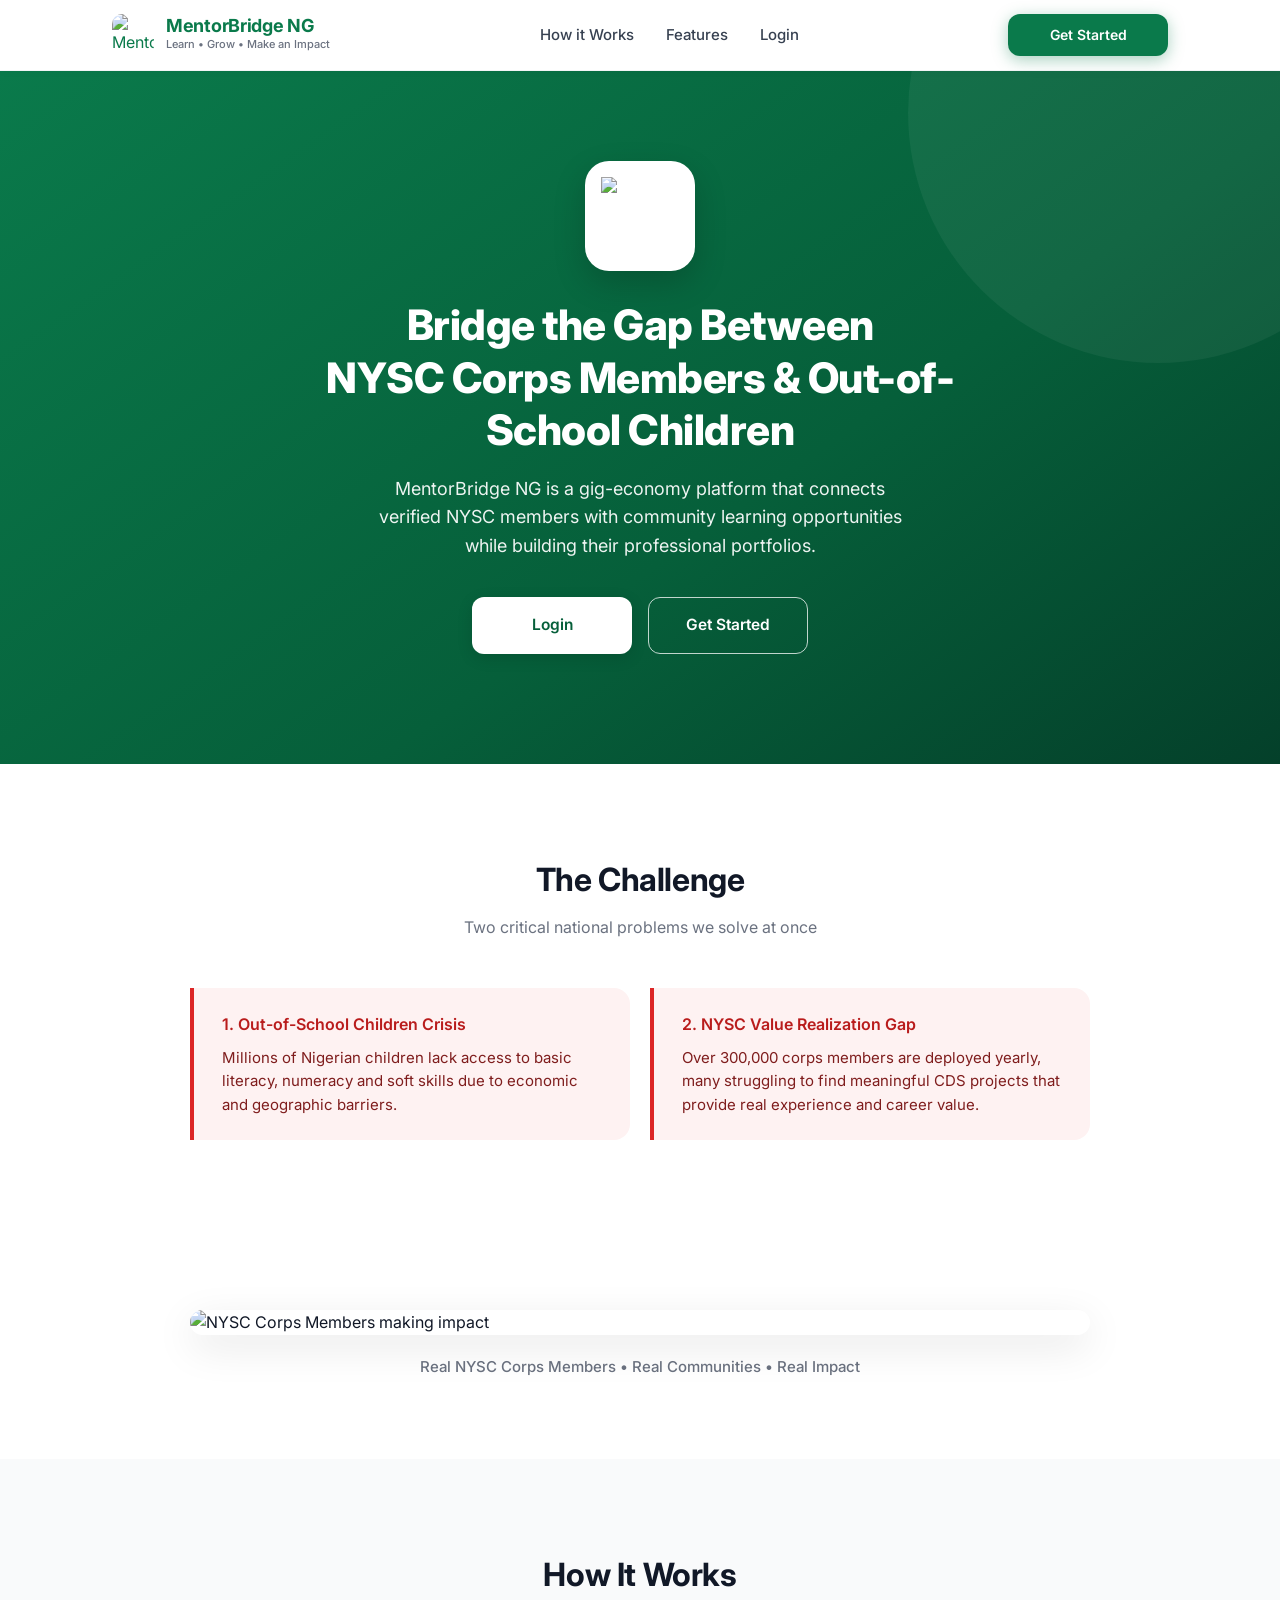
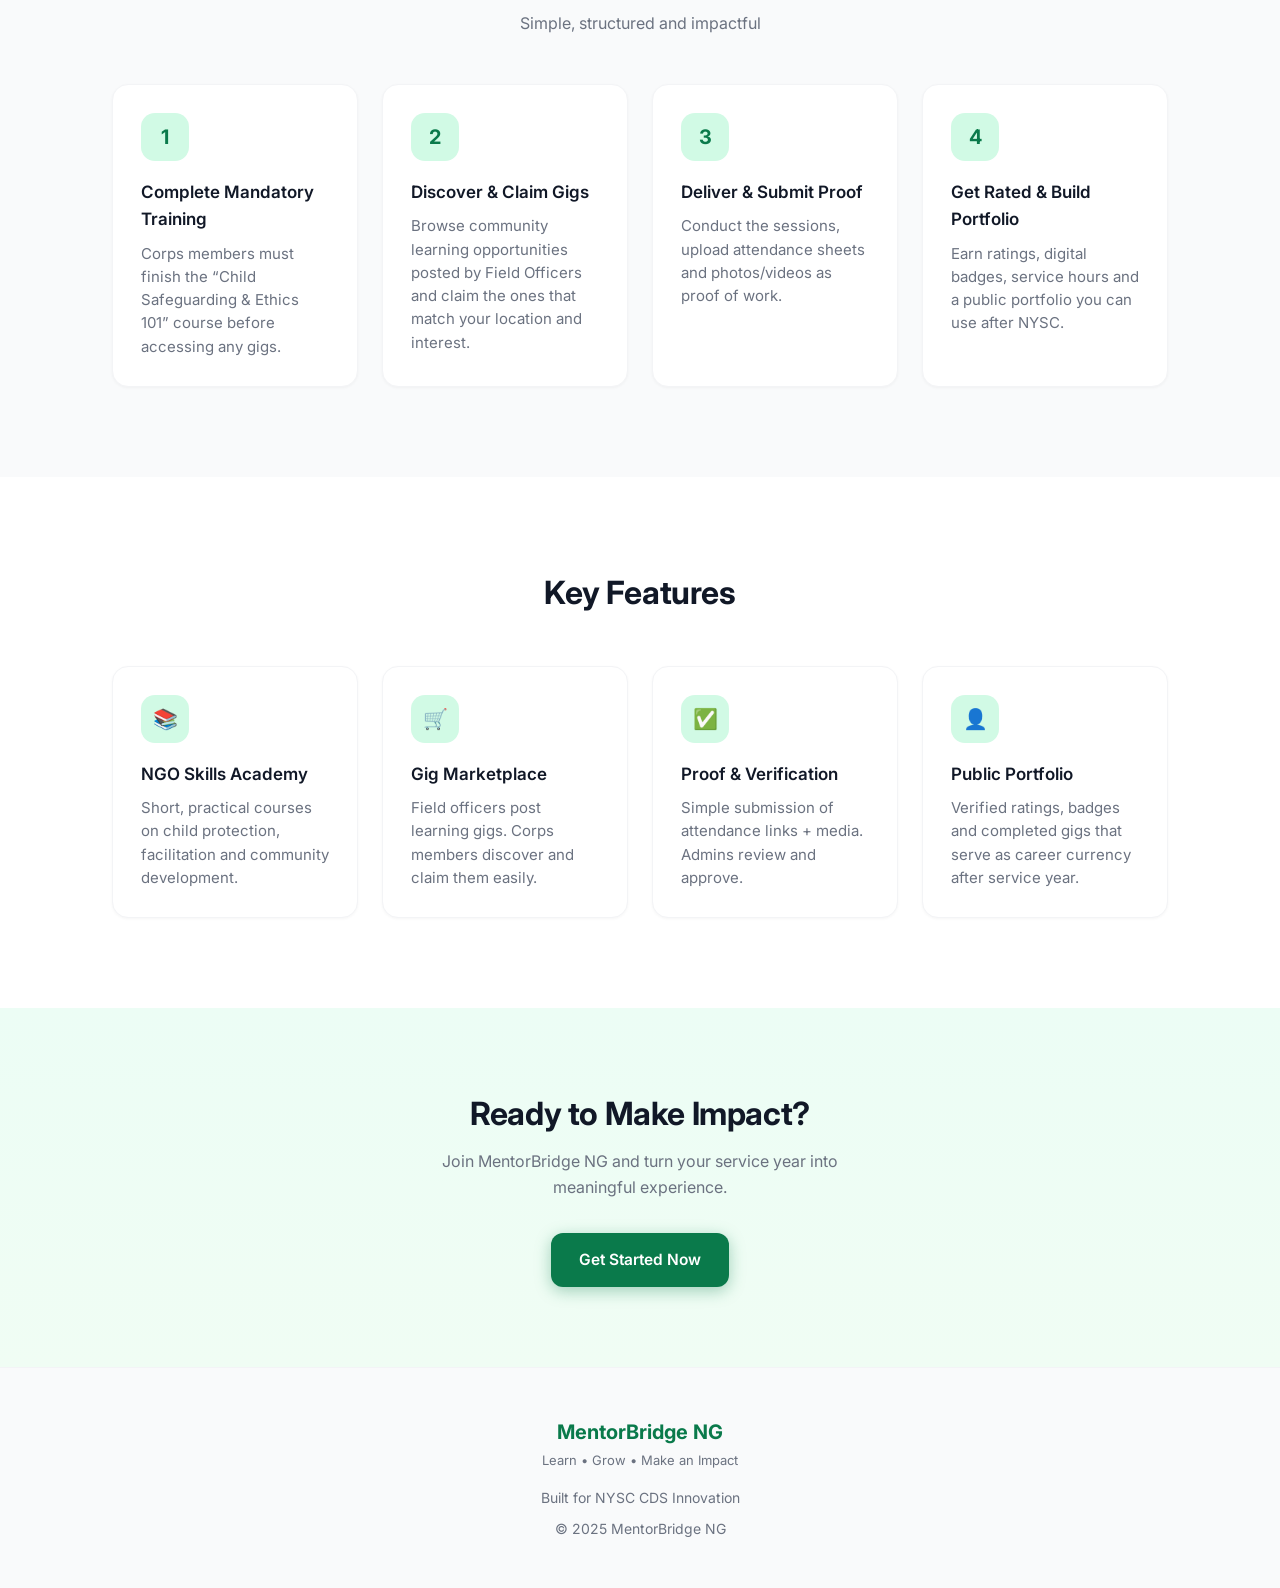
==== commit 3efb43b7: "Create new image section in index.html Added a new image section with styling and a caption." ====
--- a/index.html
+++ b/index.html
@@ -26,6 +26,7 @@
       --radius: 16px;
       --shadow-sm: 0 1px 3px rgba(0,0,0,0.04);
       --shadow: 0 4px 20px rgba(0,0,0,0.06);
+      --shadow-lg: 0 12px 40px rgba(0,0,0,0.1);
     }
 
     * {
@@ -104,7 +105,6 @@
       font-size: 11px;
       color: var(--gray-500);
       font-weight: 500;
-      letter-spacing: 0.2px;
     }
 
     .nav-links {
@@ -247,6 +247,36 @@
       transform: translateY(-2px);
     }
 
+    /* ===== IMAGE SECTION (NEW) ===== */
+    .image-section {
+      padding: 60px 0;
+      background: white;
+    }
+
+    .image-wrapper {
+      max-width: 900px;
+      margin: 0 auto;
+      border-radius: 20px;
+      overflow: hidden;
+      box-shadow: var(--shadow-lg);
+      position: relative;
+    }
+
+    .image-wrapper img {
+      width: 100%;
+      height: auto;
+      display: block;
+      object-fit: cover;
+    }
+
+    .image-caption {
+      text-align: center;
+      margin-top: 20px;
+      color: var(--gray-500);
+      font-size: 15px;
+      font-weight: 500;
+    }
+
     /* ===== SECTIONS ===== */
     .section {
       padding: 72px 0;
@@ -415,6 +445,10 @@
         padding: 10px 20px;
         font-size: 14px;
       }
+
+      .image-section {
+        padding: 80px 0;
+      }
     }
 
     @media (min-width: 900px) {
@@ -527,6 +561,17 @@
     </div>
   </section>
 
+  <!-- ===== NEW IMAGE SECTION ===== -->
+  <section class="image-section">
+    <div class="container">
+      <div class="image-wrapper">
+        <img src="https://i.ibb.co/Kp7gZNDB/Chat-GPTImage-Jun24202505-14-55-PM-copy-1200x800-1024x683-jpg.webp" 
+             alt="NYSC Corps Members making impact">
+      </div>
+      <p class="image-caption">Real NYSC Corps Members • Real Communities • Real Impact</p>
+    </div>
+  </section>
+
   <!-- ===== HOW IT WORKS ===== -->
   <section class="section bg-light" id="how-it-works">
     <div class="container">
@@ -624,4 +669,4 @@
   </footer>
 
 </body>
-</html>
+  </html>
